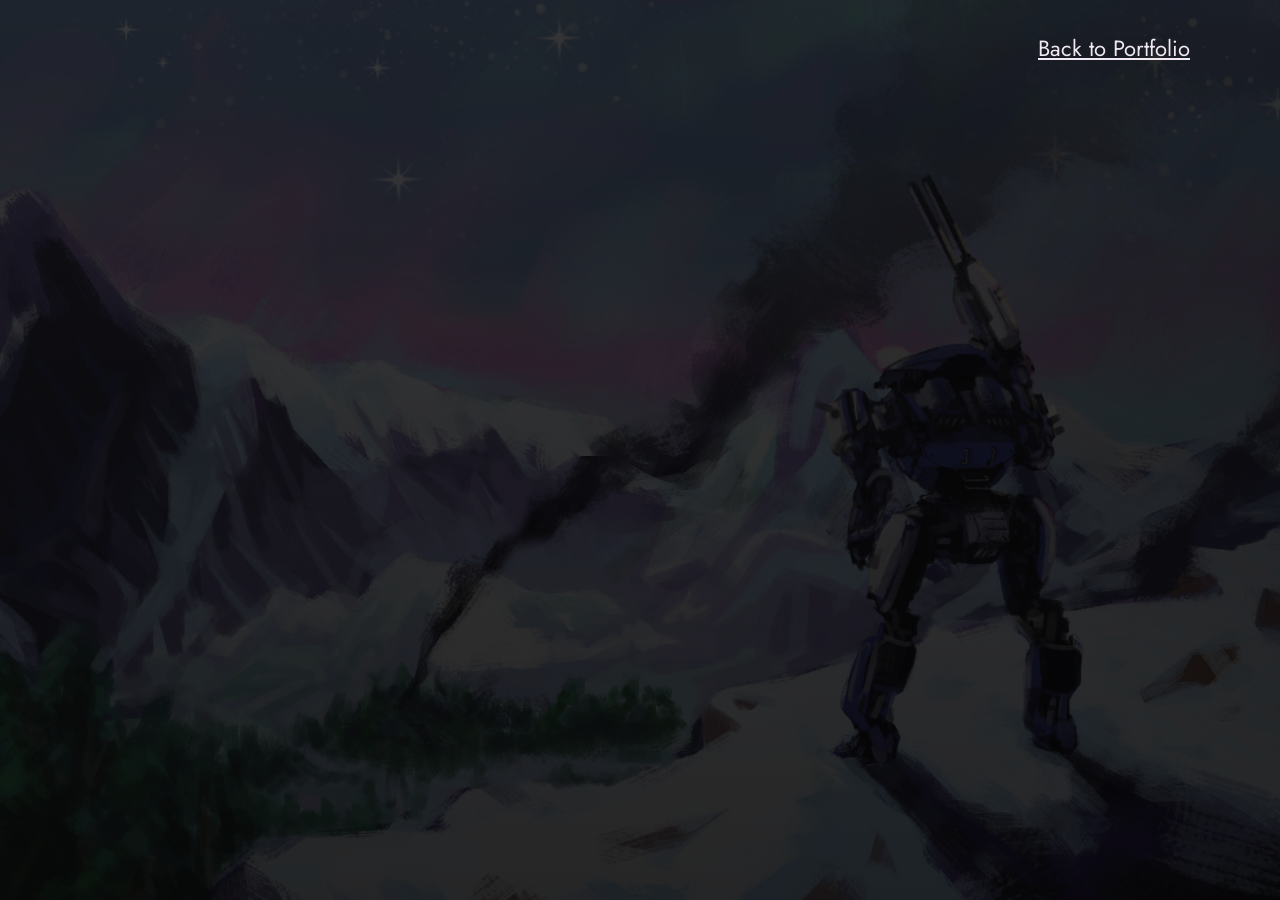
==== charge.html @ 4d185adf "Added new pages pages to be populated" ====
<!DOCTYPE html>
<html lang="en">

<head>
    <meta charset="UTF-8" />
    <meta name="viewport" content="width=device-width, initial-scale=1.0" />
    <link rel="shortcut icon" type="image/png" href="./images/favicon.png" />

    <!-- Put your site title here -->
    <title>
        CHARGE!
    </title>

    <meta name="description" content="Add small description of yourslef.">
    <!-- Add some coding keywords below, Ex: (React, CSS etc) -->
    <meta name="keywords" content="Put your name, skills and some coding keywords" />
    <link rel="stylesheet" href="style.css" />
</head>

<body>

    <!-- ***** Header ***** -->

    <header class="header" role="banner" id="top">
        <div class="row">
            <nav class="nav" role="navigation">
                <a href="index.html">Back to Portfolio</a>
            </nav>
        </div>
    </header>
</body>

</html>
---- style.css ----
/* --------------------------------------- */
/* ----- Basic Setup ----- */
/* --------------------------------------- */

@font-face {
    font-family: 'Hk Grotesk';
    font-style: normal;
    font-weight: 400;
    src: url('./fonts/HKGrotesk-Regular.woff') format('woff');
}

@font-face {
    font-family: 'Jost';
    font-style: normal;
    font-weight: 400;
    src: url('./fonts/Jost-Regular.ttf') format('woff');
}

* {
    margin: 0;
    padding: 0;
    box-sizing: inherit;
}

:root {
    --font-size-small: 1.8rem;
    --font-size-normal: 2.2rem;
    --font-size-medium: 2.8rem;
    --font-size-medium-1: 3.6rem;
    --font-size-large: 5.5rem;
    --font-size-huge: 7.5rem;
    --font-stack: 'Hk Grotesk', sans-serif;
    --line-height-normal: 1.7;
    --line-height-small: 1.2;
    --black: #000;
    --orange: #f8481c;
    --white: #f0e9f2;
    --white-1: #e5e5e6da;
    --container-max-width: 1180px;
    --container-normal-width: 800px;
    --container-medium-width: 700px;
    --container-small-width: 500px;
    --gutter-huge: 12rem;
    --gutter-medium: 6rem;
    --gutter-normal: 3rem;
    --gutter-small-1: 2.5rem;
    --gutter-small: 2rem;
    --border-light: 1px solid rgb(36, 35, 35);
}

html {
    font-size: 62.5%; /* (16/10)*100 = 62.5% => 1rem = 10px */
    box-sizing: border-box;
    scroll-behavior: smooth;
}

@media(max-width: 1000px) {
    html {
        font-size: 52%;
    }
}

body {
    font-size: var(--font-size-small);
    font-family: var(--font-stack);
    font-weight: 400;
    color: var(--white-1);
    line-height: var(--line-height-normal);
    background: var(--black);
    overflow-x: hidden;
}

.row {
    max-width: var(--container-max-width);
    margin: 0 auto;
}

@media(max-width: 1340px) {
    .row {
        max-width: 1100px;
    }
}

@media(max-width: 1240px) {
    .row {
        padding: 0 var(--gutter-medium);
    }
}

@media(max-width: 600px) {
    .row {
        padding: 0 var(--gutter-normal);
    }
}

@media(max-width: 600px) {
    .row {
        padding: 0 var(--gutter-small);
    }
}

section {
    padding: var(--gutter-huge) 0;
    border-bottom: var(--border-light);
}

img {
    object-fit: contain;
    max-width: 100%;
}

/* --------------------------------------- */
/* ----- Headlines and Paragraphs ----- */
/* --------------------------------------- */

h1,
h2,
h3 {
    font-family: 'Jost', sans-serif;
    font-weight: 400;
    line-height: var(--line-height-small);
    color: var(--white);
}

.heading-primary {
    line-height: 1;
    font-size: var(--font-size-huge);
    font-weight: 400;
}

@media(max-width: 900px) {
    .heading-primary {
        font-size: 6.5rem;
    }
}

h2 {
    font-size: var(--font-size-large);
    margin-bottom: var(--gutter-medium);
}

    h2::after {
        content: '';
        display: block;
        height: 2px;
        width: 10rem;
        background: var(--orange);
        margin: var(--gutter-small) 0;
    }

h3 {
    font-size: var(--font-size-medium-1);
    vertical-align: middle;
    margin-bottom: var(--gutter-small);
    display: flex;
    align-items: center;
    gap: 0.5rem;
}

.date-small{
    font-size: 0.5em;
    vertical-align: super;
}

@media(max-width: 500px) {
    .heading-primary {
        font-size: var(--font-size-large);
    }

    h2 {
        font-size: var(--font-size-medium-1);
    }

    h3 {
        font-size: var(--font-size-medium);
    }
}

p {
    margin: var(--gutter-small-1) 0;
}

@media(max-width: 900px) {
    p {
        max-width: var(--container-small-width);
    }
}

/* --------------------------------------- */
/* ----- Buttons and Links ----- */
/* --------------------------------------- */

a {
    color: var(--white);
    font-weight: 400;
    font-family: 'Jost', sans-serif;
    transition: all .2s;
    outline: 2px solid transparent;
}

::-moz-focus-inner {
    border: 0;
}

button:focus,
a:focus {
    outline: 2px solid var(--orange);
}

body:not(.user-is-tabbing) button:focus,
body:not(.user-is-tabbing) a:focus {
    outline: none;
}

.link:hover {
    color: var(--orange);
}

.btn {
    position: relative;
    display: inline-block;
    padding: 1rem 4.2rem;
    text-decoration: none;
    color: inherit;
    border: 1px solid var(--orange);
    font-weight: 400;
}

    .btn:focus {
        outline: none;
    }

    .btn::after {
        content: '';
        display: block;
        position: absolute;
        top: 0;
        left: 0;
        right: 100%;
        background: var(--white);
        height: 100%;
        z-index: -1;
        transition: all 0.2s cubic-bezier(1, 0.68, 0.16, 0.9);
    }

    .btn:hover::after,
    .btn:focus::after {
        right: 0;
        background: var(--orange);
    }

.btn--orange {
    background: var(--orange);
    transition: all 0.2s;
}

    .btn--orange::after {
        display: none;
    }

    .btn--orange:hover,
    .btn--orange:focus {
        background: transparent;
    }

.link__text {
    position: relative;
    display: inline-block;
    padding: .6rem;
    color: inherit;
    text-decoration: none;
    border-bottom: 1px solid var(--orange);
}

    .link__text::after {
        content: '';
        display: block;
        position: absolute;
        top: 0;
        left: 0;
        right: 100%;
        background: var(--white);
        height: 100%;
        z-index: -1;
        transition: all 0.2s cubic-bezier(1, 0.68, 0.16, 0.9);
    }

    .link__text:focus {
        outline: none;
    }

        .link__text:hover::after,
        .link__text:focus:after {
            right: 0;
            background: var(--orange);
        }

    .link__text span {
        padding-left: 1rem;
        font-family: sans-serif;
    }

/* ----- Back to Top ----- */

.back-to-top {
    position: fixed;
    bottom: 4rem;
    right: 4rem;
    display: flex;
    justify-content: center;
    align-items: center;
    height: 5.5rem;
    width: 5.5rem;
    background-color: var(--orange);
    border-radius: 50%;
    z-index: 10;
    visibility: hidden;
    transition: all .4s;
}

.back-to-top__image {
    height: 70%;
}

@media(max-width: 900px) {
    .back-to-top {
        right: 2rem;
    }
}

@media(max-width: 500px) {
    .back-to-top {
        right: 1rem;
    }
}

/* --------------------------------------- */
/* ----- Navigation ----- */
/* --------------------------------------- */

.nav {
    display: flex;
    justify-content: flex-end;
    padding: var(--gutter-normal) 0;
}

.nav__items {
    display: flex;
    list-style: none;
}

.nav__item:not(:last-child) {
    margin-right: var(--gutter-medium);
}

@media(max-width: 500px) {
    .nav {
        justify-content: center;
    }
}

@media(max-width: 400px) {
    .nav__item:not(:last-child) {
        margin-right: var(--gutter-normal);
    }
}

@media(max-width: 300px) {
    .nav {
        font-size: var(--font-size-small);
    }
}

.nav__link {
    position: relative;
    display: inline-block;
    padding: 1rem 0;
    text-decoration: none;
    color: inherit;
    transition: all .2s;
}

    .nav__link::after {
        content: '';
        position: absolute;
        bottom: 0;
        left: 0;
        right: 100%;
        display: inline-block;
        height: 1rem;
        background: var(--white);
        transition: all 0.25s cubic-bezier(1, 0.68, 0.16, 0.9);
    }

    .nav__link:hover {
        color: var(--orange);
    }

        .nav__link:hover::after {
            right: 0;
            height: 2px;
            background: var(--orange);
        }

/* --------------------------------------- */
/* ----- Header ----- */
/* --------------------------------------- */

.header {
    background: linear-gradient(rgba(0,0,0, .1), rgba(0,0,0, .4)), url('./images/header.jpg');
    height: 100vh;
    background-size: cover;
    background-position: center;
    background-attachment: fixed;
    font-size: var(--font-size-normal);
}

.header__text {
    position: absolute;
    top: 50%;
    transform: translateY(-50%);
}

    .header__text p {
        margin: 1.5rem 0 3.5rem;
        max-width: var(--container-medium-width);
        font-family: 'Jost', sans-serif;
        font-size: var(--font-size-medium);
    }

@media(max-width: 500px) {
    .header {
        text-align: center;
    }

    .header__text p {
        transform: scale(.8);
    }
}

/* --------------------------------------- */
/* ----- project ----- */
/* --------------------------------------- */

.project__box {
    display: flex;
    align-items: center;
}

@media(max-width: 900px) {
    .project__box {
        align-items: initial;
        flex-direction: column-reverse;
    }
}

.project__box:not(:last-child) {
    margin-bottom: 25rem;
}

@media(max-width: 500px) {
    .project__box:not(:last-child) {
        margin-bottom: 20rem;
    }
}

.project__links {
    display: flex;
    align-items: center;
}

.project__text {
    flex: auto;
}

.project__list {
    /* list-style-type: square; */
    list-style-position: inside;
    margin-bottom: var(--gutter-normal);
}

.icon-btn {
    display: inline-block; /* keeps icon inline with text */
    line-height: 1; /* removes extra height below image */
    text-decoration: none; /* removes any underline (never hurts) */
}

/* The SVG image itself */
.icon-btn__img {
    width: 5rem; /* or any size you prefer */
    height: auto; /* maintains aspect ratio */
    vertical-align: middle; /* aligns with surrounding text */
    display: inline-block; /* ensures proper box model */
    transition: opacity 0.2s ease;
}

/* Optional hover effect for the button */
.icon-btn:hover .icon-btn__img {
    opacity: 0.8;
    transform: scale(1.02);
}




.soc-icon {
    display: inline-block; /* keeps icon inline with text */
    line-height: 1; /* removes extra height below image */
    gap: 1.5rem;
    text-decoration: none;
}

.soc-icon__img {
    width: 4.5rem; /* or any size you prefer */
    height: auto; /* maintains aspect ratio */
    vertical-align: middle; /* aligns with surrounding text */
    display: inline-block; /* ensures proper box model */
    transition: opacity 0.2s ease;
    gap: 1.5rem;
}

.soc-icon:hover .soc-icon__img {
    opacity: 0.8;
    transform: scale(1.02);
}


    .project__code {
    display: block;
    height: 3rem;
    margin-left: var(--gutter-normal);
    transition: all .3s;
}

    .project__code:hover {
        transform: scale(1.2);
    }

.project__image-box {
    margin-bottom: var(--gutter-normal);
}

@media(min-width: 901px) {
    .project__image-box {
        flex: auto;
        margin: 0 0 0 10rem;
    }
}

@media(max-width: 900px) {
    .project__code {
        height: 4rem;
    }
}

/* --------------------------------------- */
/* ----- gallery ----- */
/* --------------------------------------- */

.gallery__logos {
    display: flex;
    justify-content: space-between;
    filter: invert(100%) grayscale(100%) opacity(.8);
}

.gallery__logo {
    height: 6.5rem;
    max-width: 18rem;
}

@media(max-width: 120rem) {
    .gallery__logos {
        overflow-x: scroll;
        padding: var(--gutter-normal);
    }

    .gallery__logo:not(:last-of-type) {
        margin-right: var(--gutter-medium);
    }
}

/* --------------------------------------- */
/* ----- About ----- */
/* --------------------------------------- */

.about__content {
    display: flex;
    flex-direction: row-reverse;
    align-items: center;
}

@media(max-width: 900px) {
    .about__content {
        flex-direction: column-reverse;
        align-items: initial;
    }
}

.about__photo-container {
    margin-bottom: var(--gutter-normal);
}

@media(min-width: 901px) {
    .about__text {
        flex: 0 0 35%;
    }

    .about__photo-container {
        flex: 1;
        margin: 0 var(--gutter-huge) 0 0;
    }
}

/* --------------------------------------- */
/* ----- Contact ----- */
/* --------------------------------------- */

.contact__info {
    max-width: var(--container-medium-width);
}

/* --------------------------------------- */
/* ----- Footer ----- */
/* --------------------------------------- */

.footer {
    text-align: center;
    padding: var(--gutter-medium) 0 var(--gutter-normal);
}

.footer__social-links {
    display: flex;
    justify-content: center;
    padding: var(--gutter-normal) 0;
    list-style: none;
}

.footer__social-link-item:not(:last-of-type) {
    margin-right: var(--gutter-small);
}

.footer__social-image {
    height: 4rem;
}

.footer__github-buttons {
    display: flex;
    justify-content: center;
}

    .footer__github-buttons iframe {
        height: 2.5rem;
        width: 84px;
        transform: translateY(3px);
    }

@media(max-width: 500px) {
    .footer {
        padding: var(--gutter-medium) 0;
    }
}
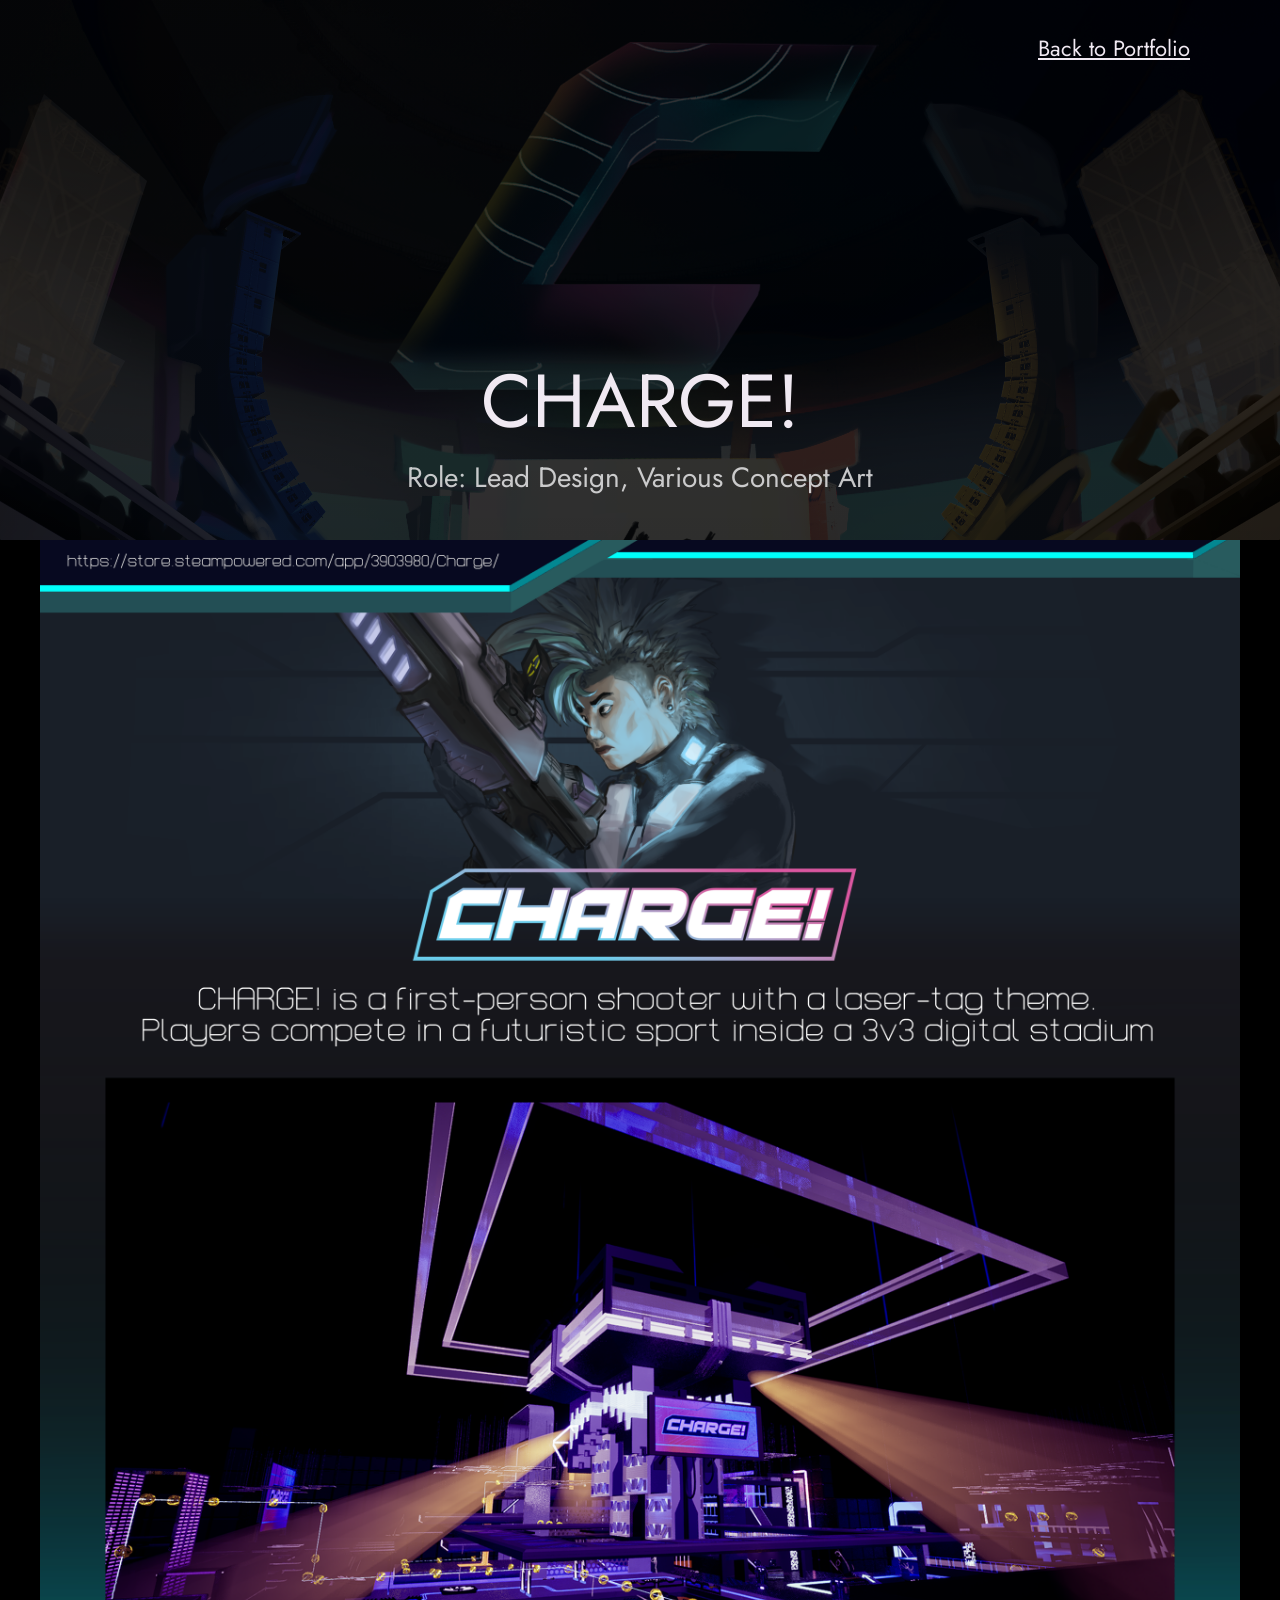
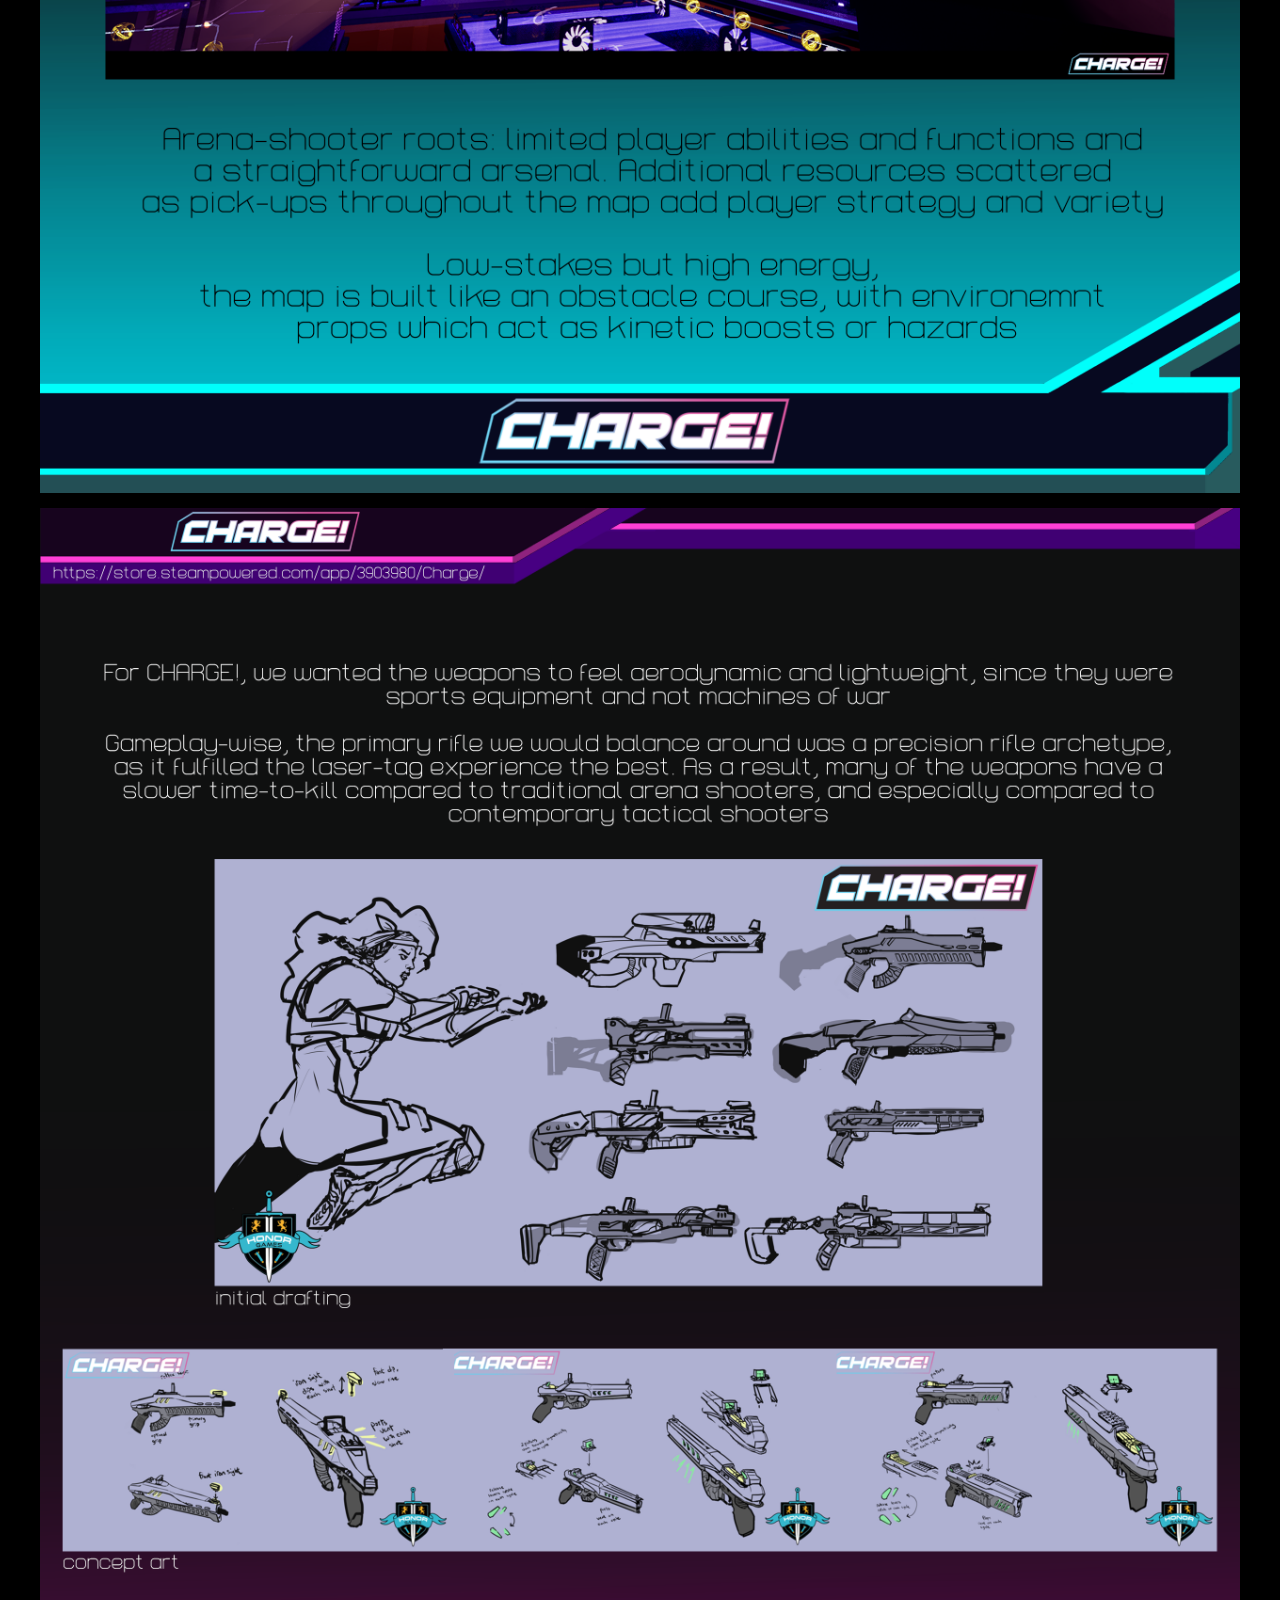
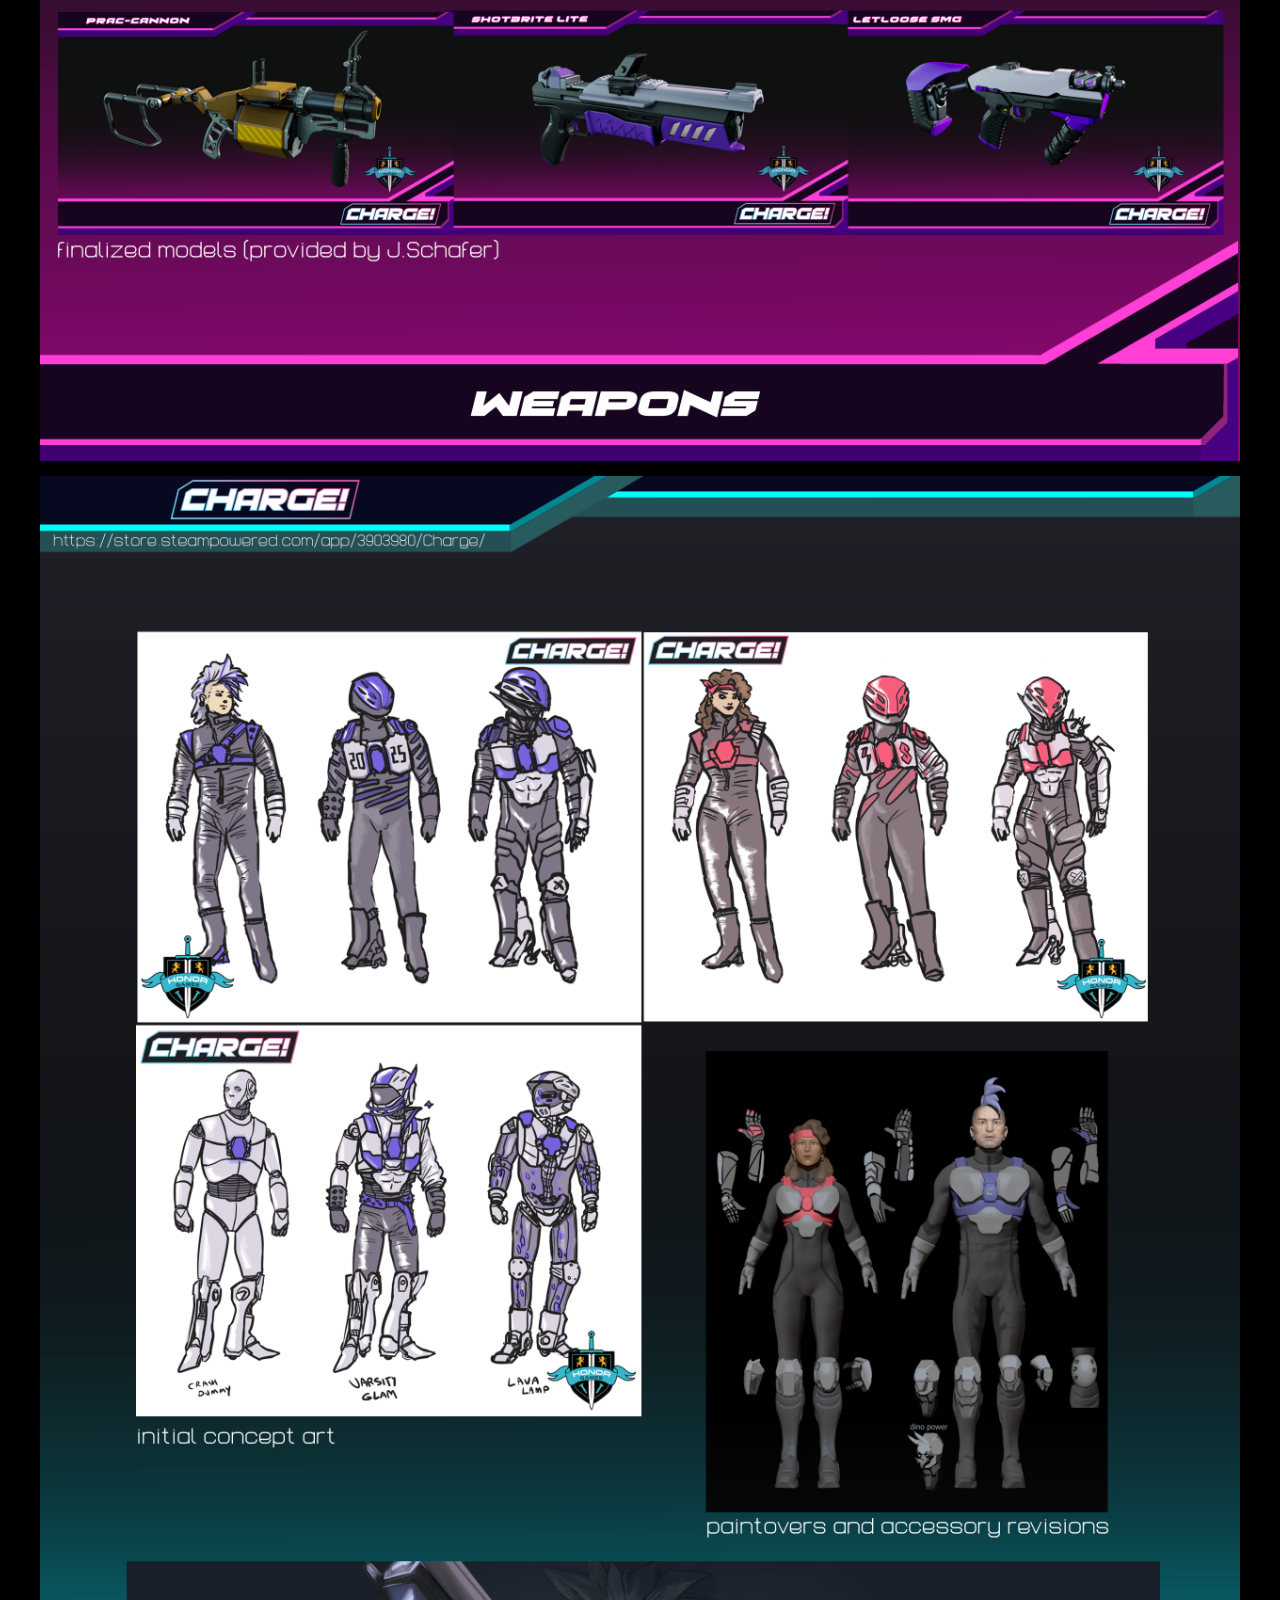
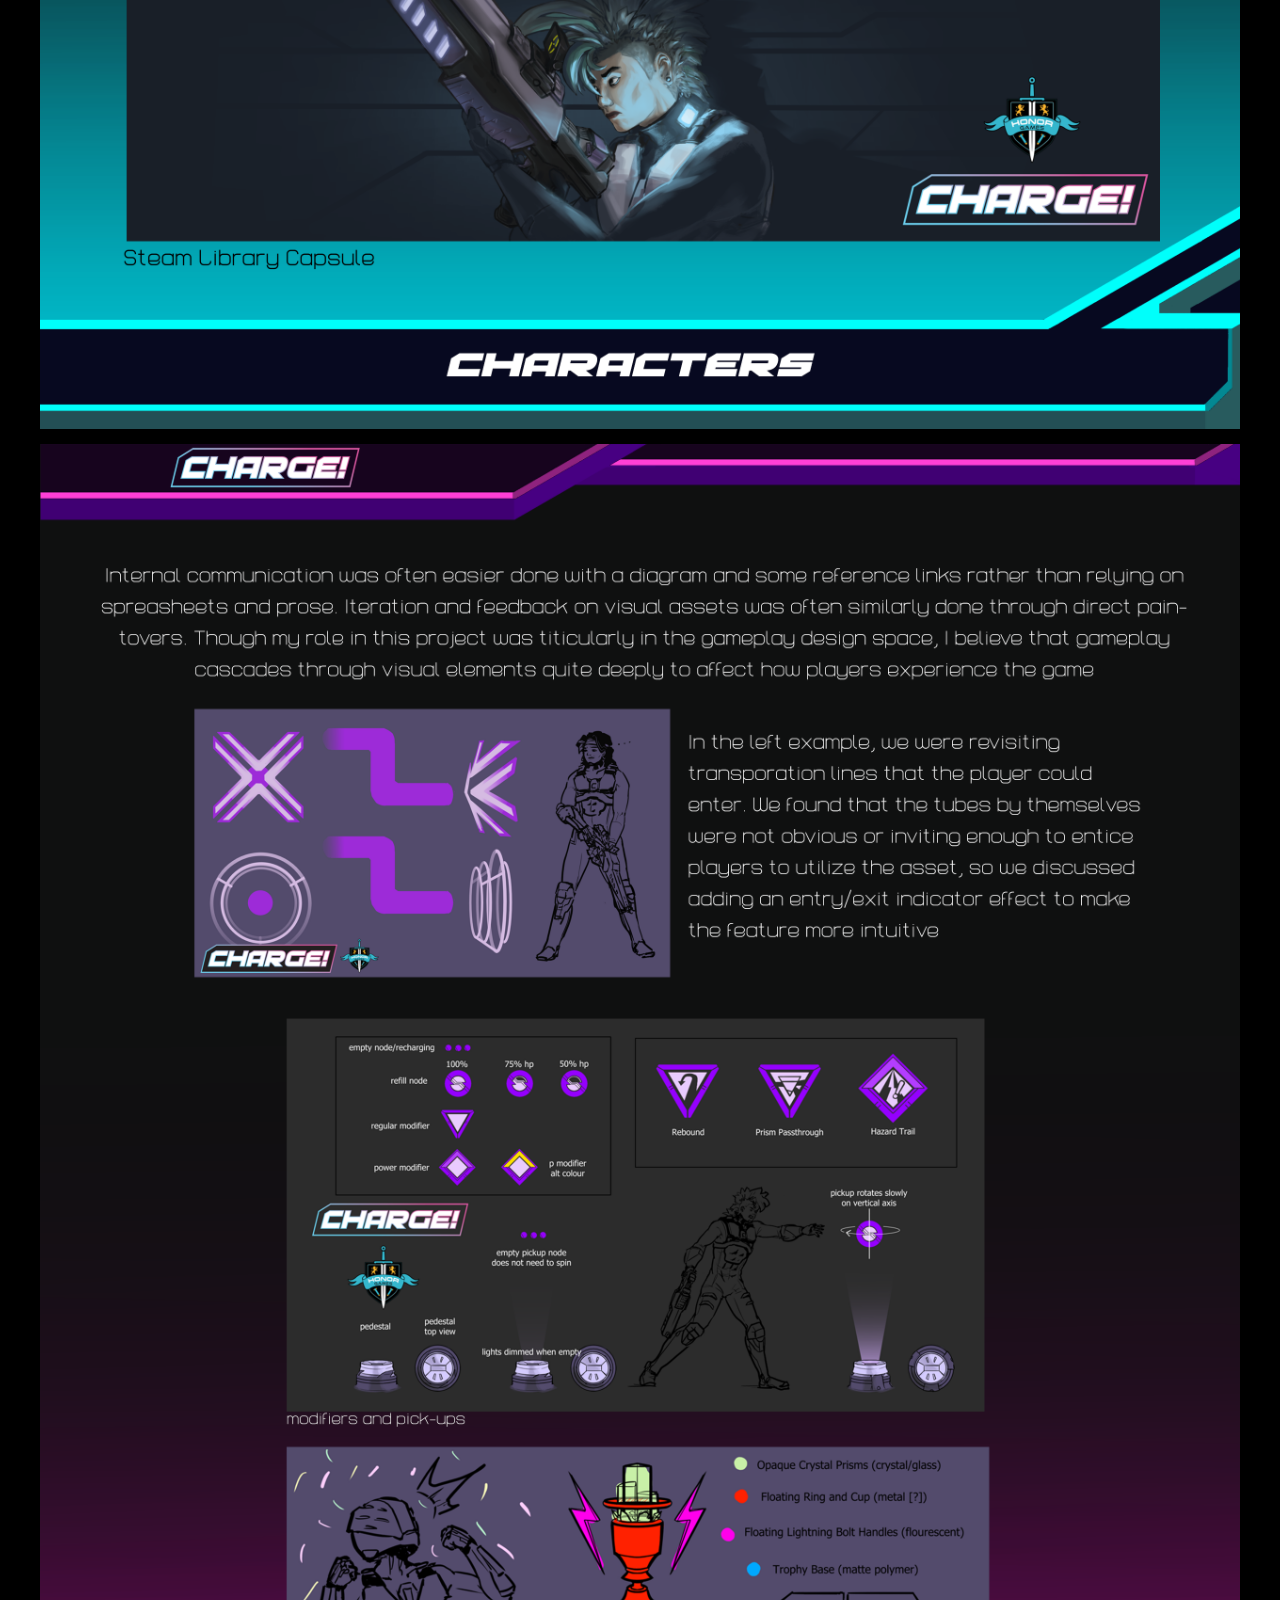
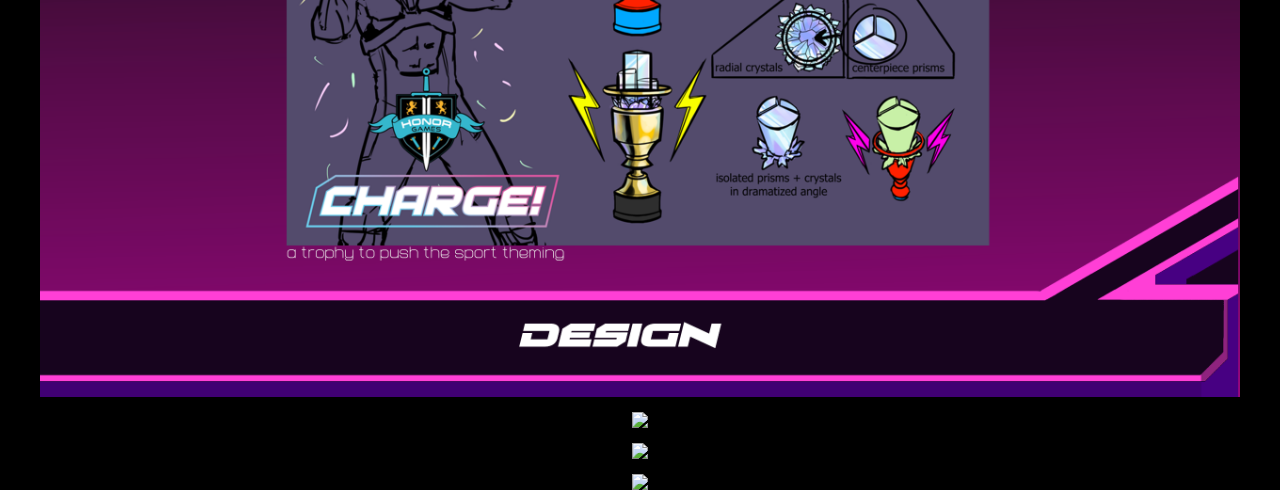
==== commit 79a1e3e6: "Populated Other Pages Added images and style formatting for other pages" ====
--- a/charge.html
+++ b/charge.html
@@ -21,13 +21,58 @@
 
     <!-- ***** Header ***** -->
 
-    <header class="header" role="banner" id="top">
+    <header class="project-header" role="banner" id="top" style="--header-image:url('./images/projects/charge/charge_header.png');">
         <div class="row">
             <nav class="nav" role="navigation">
                 <a href="index.html">Back to Portfolio</a>
             </nav>
         </div>
+
+        <div class="header__text" style="left: 50%; transform: translate(-50%, -50%); text-align: center; width: 100%;">
+            <h1 class="heading-primary">
+                <span>CHARGE!</span>
+            </h1>
+            <p style="text-align: center !important; width: 100%; margin-left: auto; margin-right: auto; display: block;">
+                Role: Lead Design, Various Concept Art
+                </p>
+        </div>
+
     </header>
+
+    <div class="port-slider">
+
+
+            <img src="./images/projects/charge/charge1.png" class="project__image" />
+
+            <img src="./images/projects/charge/charge2.png" class="project__image" />
+
+            <img src="./images/projects/charge/charge3.png" class="project__image" />
+
+            <img src="./images/projects/charge/charge4.png" class="project__image" />
+
+            <img src="./images/projects/charge/charge5.png" class="project__image" />
+
+            <img src="./images/projects/charge/charge6.png" class="project__image" />
+
+            <img src="./images/projects/charge/charge7.png" class="project__image" />
+
+    </div>
+
+  
+
+
+    <a href="#top" class="back-to-top" title="Back to Top">
+        <img src="./images/arrow-up.svg" alt="Back to Top" class="back-to-top__image" />
+    </a>
+    <script src="./index.js"></script>
+
+
 </body>
 
+
+
+
+
+
+
 </html>
--- a/style.css
+++ b/style.css
@@ -415,6 +415,28 @@
     font-size: var(--font-size-normal);
 }
 
+.project-header {
+    background: linear-gradient(rgba(0,0,0, .1), rgba(0,0,0, .4)), var(--header-image);
+    height: 60vh;
+    background-size: cover;
+    background-position: center;
+    background-attachment: fixed;
+    font-size: var(--font-size-normal);
+}
+
+
+.project--header__text {
+    position: absolute;
+    top: 50%;
+    display: flex;
+    justify-content: center;
+    text-align: center;
+    align-items: center; /* Vertical centering */
+    height: 200px;
+}
+
+
+
 .header__text {
     position: absolute;
     top: 50%;
@@ -517,6 +539,7 @@
     display: inline-block; /* ensures proper box model */
     transition: opacity 0.2s ease;
     gap: 1.5rem;
+    margin-left: 2rem;
 }
 
 .soc-icon:hover .soc-icon__img {
@@ -554,7 +577,7 @@
 }
 
 /* --------------------------------------- */
-/* ----- gallery ----- */
+/* ----- Gallery ----- */
 /* --------------------------------------- */
 
 .gallery__logos {
@@ -580,10 +603,49 @@
 }
 
 /* --------------------------------------- */
-/* ----- About ----- */
-/* --------------------------------------- */
-
-.about__content {
+/* ----- Portfolio Slides ----- */
+/* --------------------------------------- */
+
+
+
+
+/* Container for horizontal scrolling */
+
+
+.port-slider {
+    max-width: 1200px; /* comfortable reading width */
+    margin: 0 auto; /* centers the whole block horizontally */
+    display: flex;
+    flex-direction: column; /* stacks images vertically */
+    align-items: center; /* centers each image inside the column */
+    gap: 1.5rem; /* space between images */
+}
+
+/* Each image */
+.port-page {
+    max-width: 150%; /* scales down to fit container */
+    height: auto; /* keeps aspect ratio */
+    display: block; /* removes extra inline spacing */
+}
+
+
+    /* Optional: on larger screens, limit max width */
+@media (min-width: 1200px) {
+    .port-page {
+        max-width: 800px; /* comfortable reading width */
+    }
+
+    .port-slider-wrapper {
+        max-width: 1000px;
+        margin: 0 auto;
+    }
+}
+
+    /* --------------------------------------- */
+    /* ----- About ----- */
+    /* --------------------------------------- */
+
+    .about__content {
     display: flex;
     flex-direction: row-reverse;
     align-items: center;
